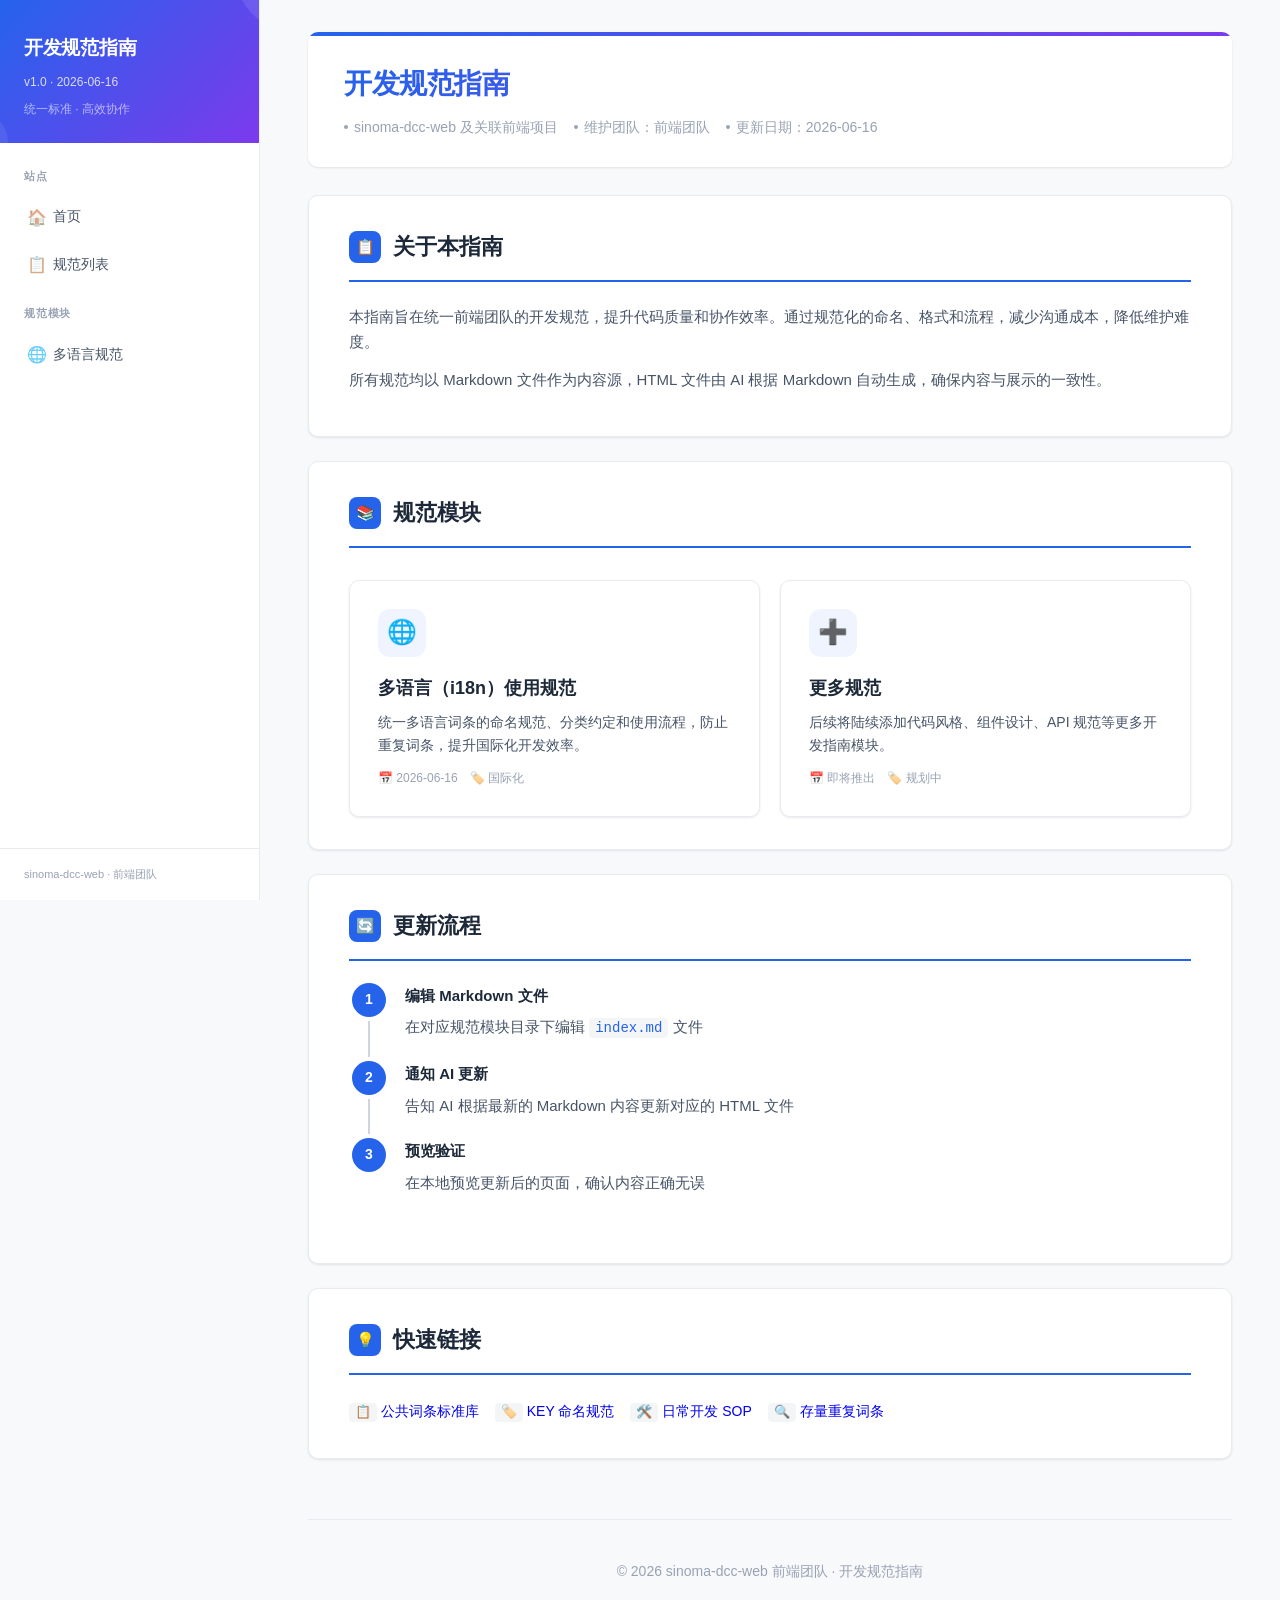
==== index.html @ 853008f9 "feat: 创建静态网站结构，包含首页、规范列表和多语言规范页面 - 创建全局样式文件 assets/css/style.css - 创建全局脚本文件 assets/js/main.js - 创建首页" ====
<!DOCTYPE html>
<html lang="zh-CN">
<head>
<meta charset="UTF-8">
<meta name="viewport" content="width=device-width, initial-scale=1.0">
<title>开发规范指南</title>
<link rel="stylesheet" href="assets/css/style.css">
</head>
<body>

<div class="sidebar-toggle" onclick="toggleSidebar()" aria-label="Toggle menu">&#9776;</div>
<div class="sidebar-overlay" onclick="toggleSidebar()"></div>

<div class="layout">

  <aside class="sidebar">
    <div class="sidebar-header">
      <h1>开发规范指南</h1>
      <div class="version">v1.0 &middot; 2026-06-16</div>
      <div class="tagline">统一标准 · 高效协作</div>
    </div>
    <nav class="sidebar-nav">
      <div class="nav-group">站点</div>
      <a href="index.html" class="active"><span class="icon">🏠</span>首页</a>
      <a href="specs/index.html"><span class="icon">📋</span>规范列表</a>
      <div class="nav-group">规范模块</div>
      <a href="specs/i18n/index.html"><span class="icon">🌐</span>多语言规范</a>
    </nav>
    <div class="sidebar-footer">
      sinoma-dcc-web &middot; 前端团队
    </div>
  </aside>

  <div class="main">
    <div class="content">

      <div class="page-header">
        <h2>开发规范指南</h2>
        <div class="meta">
          <span><span class="dot"></span>sinoma-dcc-web 及关联前端项目</span>
          <span><span class="dot"></span>维护团队：前端团队</span>
          <span><span class="dot"></span>更新日期：2026-06-16</span>
        </div>
      </div>

      <div class="section">
        <h2><span class="num">📋</span>关于本指南</h2>
        <p>本指南旨在统一前端团队的开发规范，提升代码质量和协作效率。通过规范化的命名、格式和流程，减少沟通成本，降低维护难度。</p>
        <p>所有规范均以 Markdown 文件作为内容源，HTML 文件由 AI 根据 Markdown 自动生成，确保内容与展示的一致性。</p>
      </div>

      <div class="section">
        <h2><span class="num">📚</span>规范模块</h2>
        <div class="card-grid">
          <a href="specs/i18n/index.html" class="card-item">
            <div class="card-icon">🌐</div>
            <div class="card-title">多语言（i18n）使用规范</div>
            <div class="card-desc">统一多语言词条的命名规范、分类约定和使用流程，防止重复词条，提升国际化开发效率。</div>
            <div class="card-meta">
              <span>📅 2026-06-16</span>
              <span>🏷️ 国际化</span>
            </div>
          </a>
          <a href="specs/index.html" class="card-item">
            <div class="card-icon">➕</div>
            <div class="card-title">更多规范</div>
            <div class="card-desc">后续将陆续添加代码风格、组件设计、API 规范等更多开发指南模块。</div>
            <div class="card-meta">
              <span>📅 即将推出</span>
              <span>🏷️ 规划中</span>
            </div>
          </a>
        </div>
      </div>

      <div class="section">
        <h2><span class="num">🔄</span>更新流程</h2>
        <div class="flow">
          <div class="flow-step">
            <div class="flow-num"><div class="circle">1</div><div class="line"></div></div>
            <div class="flow-content">
              <div class="title">编辑 Markdown 文件</div>
              <p>在对应规范模块目录下编辑 <code>index.md</code> 文件</p>
            </div>
          </div>
          <div class="flow-step">
            <div class="flow-num"><div class="circle">2</div><div class="line"></div></div>
            <div class="flow-content">
              <div class="title">通知 AI 更新</div>
              <p>告知 AI 根据最新的 Markdown 内容更新对应的 HTML 文件</p>
            </div>
          </div>
          <div class="flow-step">
            <div class="flow-num"><div class="circle">3</div></div>
            <div class="flow-content">
              <div class="title">预览验证</div>
              <p>在本地预览更新后的页面，确认内容正确无误</p>
            </div>
          </div>
        </div>
      </div>

      <div class="section">
        <h2><span class="num">💡</span>快速链接</h2>
        <div class="cat-list">
          <a href="specs/i18n/index.html#s5" style="text-decoration:none;"><span><code>📋</code> 公共词条标准库</span></a>
          <a href="specs/i18n/index.html#s3" style="text-decoration:none;"><span><code>🏷️</code> KEY 命名规范</span></a>
          <a href="specs/i18n/index.html#s6" style="text-decoration:none;"><span><code>🛠️</code> 日常开发 SOP</span></a>
          <a href="specs/i18n/index.html#s8" style="text-decoration:none;"><span><code>🔍</code> 存量重复词条</span></a>
        </div>
      </div>

      <div class="site-footer">
        <p>© 2026 sinoma-dcc-web 前端团队 · 开发规范指南</p>
      </div>

    </div>
  </div>

</div>

<button class="back-top" id="backTop" onclick="window.scrollTo({top:0})" aria-label="Back to top">&#8593;</button>

<script src="assets/js/main.js"></script>
</body>
</html>
---- assets/css/style.css ----
:root {
  --bg: #f8f9fb;
  --card: #fff;
  --border: #e8ecf1;
  --text: #1d2939;
  --text2: #475467;
  --text3: #98a2b3;
  --accent: #2563eb;
  --accent-light: #eff4ff;
  --green: #12b76a;
  --green-light: #ecfdf3;
  --red: #f04438;
  --red-light: #fef3f2;
  --orange: #f79009;
  --orange-light: #fffaeb;
  --purple: #9e77ed;
  --purple-light: #f4ebff;
  --code-bg: #f4f5f7;
  --shadow: 0 1px 3px rgba(0,0,0,.06), 0 1px 2px rgba(0,0,0,.04);
  --radius: 10px;
  --sidebar-w: 260px;
}

* { margin:0; padding:0; box-sizing:border-box; }
html { scroll-behavior: smooth; scroll-padding-top: 24px; }
body {
  font-family: -apple-system, BlinkMacSystemFont, "Segoe UI", "PingFang SC", "Hiragino Sans GB", "Microsoft YaHei", sans-serif;
  background: var(--bg);
  color: var(--text);
  line-height: 1.7;
  -webkit-font-smoothing: antialiased;
}

.layout {
  display: flex;
  min-height: 100vh;
}

.sidebar {
  width: var(--sidebar-w);
  position: fixed;
  top: 0;
  left: 0;
  bottom: 0;
  background: #fff;
  border-right: 1px solid var(--border);
  display: flex;
  flex-direction: column;
  z-index: 100;
  transition: transform .25s ease;
}
.sidebar-header {
  padding: 32px 24px 24px;
  border-bottom: none;
  background: linear-gradient(135deg, #2563eb 0%, #7c3aed 100%);
  color: #fff;
  position: relative;
  overflow: hidden;
}
.sidebar-header::after {
  content: '';
  position: absolute;
  top: -50%;
  right: -30%;
  width: 100px;
  height: 100px;
  border-radius: 50%;
  background: rgba(255,255,255,.1);
}
.sidebar-header::before {
  content: '';
  position: absolute;
  bottom: -20%;
  left: -20%;
  width: 60px;
  height: 60px;
  border-radius: 50%;
  background: rgba(255,255,255,.08);
}
.sidebar-header h1 {
  font-size: 19px;
  font-weight: 700;
  margin-bottom: 8px;
  letter-spacing: -.3px;
  position: relative;
  z-index: 1;
}
.sidebar-header .version {
  font-size: 12px;
  opacity: .8;
  position: relative;
  z-index: 1;
}
.sidebar-header .tagline {
  font-size: 12px;
  opacity: .6;
  margin-top: 6px;
  position: relative;
  z-index: 1;
}
.sidebar-nav {
  flex: 1;
  overflow-y: auto;
  padding: 8px 0;
}
.sidebar-nav::-webkit-scrollbar { width: 4px; }
.sidebar-nav::-webkit-scrollbar-thumb { background: #d0d5dd; border-radius: 4px; }
.sidebar-nav a {
  display: flex;
  align-items: center;
  padding: 10px 24px;
  font-size: 14px;
  color: var(--text2);
  text-decoration: none;
  border-left: 3px solid transparent;
  transition: all .15s ease;
  gap: 8px;
}
.sidebar-nav a:hover {
  color: var(--accent);
  background: var(--accent-light);
}
.sidebar-nav a.active {
  color: var(--accent);
  font-weight: 600;
  border-left-color: var(--accent);
  background: var(--accent-light);
}
.sidebar-nav .nav-group {
  font-size: 11px;
  font-weight: 700;
  text-transform: uppercase;
  letter-spacing: .8px;
  color: var(--text3);
  padding: 16px 24px 8px;
}
.sidebar-nav a.sub {
  padding-left: 40px;
  font-size: 13px;
}
.sidebar-nav .icon {
  font-size: 16px;
  opacity: .6;
  width: 18px;
  text-align: center;
  flex-shrink: 0;
}
.sidebar-footer {
  padding: 16px 24px;
  border-top: 1px solid var(--border);
  font-size: 11px;
  color: var(--text3);
}

.sidebar-toggle {
  display: none;
  position: fixed;
  top: 12px;
  left: 12px;
  z-index: 200;
  width: 40px;
  height: 40px;
  border-radius: 10px;
  background: #fff;
  border: 1px solid var(--border);
  box-shadow: var(--shadow);
  cursor: pointer;
  align-items: center;
  justify-content: center;
  font-size: 20px;
  color: var(--text2);
}
.sidebar-overlay {
  display: none;
  position: fixed;
  inset: 0;
  background: rgba(0,0,0,.3);
  z-index: 90;
}

.main {
  flex: 1;
  margin-left: var(--sidebar-w);
  min-width: 0;
}
.content {
  padding: 32px 48px 60px;
}

.page-header {
  padding: 28px 0 24px;
  margin-bottom: 28px;
  border-bottom: none;
  background: var(--card);
  border-radius: var(--radius);
  padding: 28px 36px;
  box-shadow: var(--shadow);
  position: relative;
  overflow: hidden;
}
.page-header::before {
  content: '';
  position: absolute;
  top: 0;
  left: 0;
  right: 0;
  height: 4px;
  background: linear-gradient(90deg, #2563eb, #7c3aed);
  border-radius: var(--radius) var(--radius) 0 0;
}
.page-header h2 {
  font-size: 28px;
  font-weight: 800;
  letter-spacing: -.5px;
  margin-bottom: 8px;
  background: linear-gradient(135deg, #2563eb, #7c3aed);
  -webkit-background-clip: text;
  -webkit-text-fill-color: transparent;
  background-clip: text;
}
.page-header .meta {
  font-size: 14px;
  color: var(--text3);
  display: flex;
  flex-wrap: wrap;
  gap: 4px 16px;
}
.page-header .meta span {
  display: flex;
  align-items: center;
  gap: 6px;
}
.page-header .meta .dot {
  width: 4px;
  height: 4px;
  border-radius: 50%;
  background: var(--text3);
}
.page-header .actions {
  position: absolute;
  right: 36px;
  top: 50%;
  transform: translateY(-50%);
  display: flex;
  gap: 8px;
}

.section {
  background: var(--card);
  border: 1px solid var(--border);
  border-radius: var(--radius);
  padding: 32px 40px;
  margin-bottom: 24px;
  box-shadow: var(--shadow);
}
.section h2 {
  font-size: 22px;
  font-weight: 700;
  color: var(--text);
  margin-bottom: 22px;
  padding-bottom: 14px;
  border-bottom: 2px solid var(--accent);
  display: flex;
  align-items: center;
  gap: 12px;
}
.section h2 .num {
  display: inline-flex;
  align-items: center;
  justify-content: center;
  width: 32px;
  height: 32px;
  border-radius: 8px;
  background: var(--accent);
  color: #fff;
  font-size: 15px;
  font-weight: 700;
  flex-shrink: 0;
}
.section h3 {
  font-size: 18px;
  font-weight: 600;
  color: var(--text);
  margin: 24px 0 12px;
  padding-left: 12px;
  border-left: 3px solid var(--accent);
}
.section h4 {
  font-size: 15px;
  font-weight: 600;
  color: var(--text2);
  margin: 16px 0 8px;
}
.section p, .section li { font-size: 15px; color: var(--text2); }
.section p { margin-bottom: 12px; }
.section ul, .section ol { padding-left: 20px; margin-bottom: 12px; }
.section li { margin-bottom: 4px; }

pre {
  background: var(--code-bg);
  border: 1px solid var(--border);
  border-radius: 8px;
  padding: 18px 24px;
  font-size: 14px;
  font-family: "SF Mono", "Fira Code", "Cascadia Code", Consolas, monospace;
  line-height: 1.8;
  overflow-x: auto;
  margin-bottom: 16px;
  color: var(--text2);
}
code {
  background: var(--code-bg);
  padding: 2px 6px;
  border-radius: 4px;
  font-size: 14px;
  font-family: "SF Mono", "Fira Code", "Cascadia Code", Consolas, monospace;
  color: var(--accent);
}
pre code { background: none; padding: 0; color: var(--text2); }

.table-wrap { overflow-x: auto; margin-bottom: 16px; }
table {
  width: 100%;
  border-collapse: collapse;
  font-size: 14px;
}
th {
  background: var(--accent-light);
  color: var(--accent);
  font-weight: 600;
  text-align: left;
  padding: 12px 18px;
  white-space: nowrap;
  border-bottom: 2px solid var(--accent);
  font-size: 13px;
  text-transform: uppercase;
  letter-spacing: .3px;
}
td {
  padding: 11px 18px;
  border-bottom: 1px solid var(--border);
  color: var(--text2);
  vertical-align: top;
}
tr:last-child td { border-bottom: none; }
tr:hover td { background: #f8fafc; }
td code { font-size: 13px; }

.callout {
  border-radius: 8px;
  padding: 16px 20px;
  margin-bottom: 16px;
  font-size: 14px;
  display: flex;
  gap: 12px;
  align-items: flex-start;
}
.callout-icon { font-size: 18px; flex-shrink: 0; line-height: 1.7; }
.callout-blue { background: var(--accent-light); color: var(--accent); border: 1px solid #bfdbfe; }
.callout-green { background: var(--green-light); color: #054f31; border: 1px solid #a7f3d0; }
.callout-red { background: var(--red-light); color: #7a271a; border: 1px solid #fecaca; }
.callout-orange { background: var(--orange-light); color: #7a2e0e; border: 1px solid #fed7aa; }
.callout-purple { background: var(--purple-light); color: #4a1d96; border: 1px solid #d6bbfb; }

.badge {
  display: inline-flex;
  align-items: center;
  font-size: 12px;
  font-weight: 600;
  padding: 3px 10px;
  border-radius: 4px;
  vertical-align: middle;
}
.badge-blue { background: var(--accent-light); color: var(--accent); }
.badge-green { background: var(--green-light); color: var(--green); }
.badge-red { background: var(--red-light); color: var(--red); }
.badge-orange { background: var(--orange-light); color: var(--orange); }

.example {
  display: flex;
  gap: 16px;
  margin-bottom: 12px;
}
.example-col {
  flex: 1;
  min-width: 0;
}
.example-label {
  font-size: 12px;
  font-weight: 700;
  text-transform: uppercase;
  letter-spacing: .5px;
  margin-bottom: 6px;
}
.example-label.good { color: var(--green); }
.example-label.bad { color: var(--red); }
.example pre { margin-bottom: 0; }

.flow {
  display: flex;
  flex-direction: column;
  gap: 0;
  margin-bottom: 16px;
}
.flow-step {
  display: flex;
  align-items: stretch;
  gap: 16px;
}
.flow-num {
  width: 40px;
  display: flex;
  flex-direction: column;
  align-items: center;
  flex-shrink: 0;
}
.flow-num .circle {
  width: 34px;
  height: 34px;
  border-radius: 50%;
  background: var(--accent);
  color: #fff;
  font-size: 14px;
  font-weight: 700;
  display: flex;
  align-items: center;
  justify-content: center;
  flex-shrink: 0;
}
.flow-num .line {
  flex: 1;
  width: 2px;
  background: #d0d5dd;
  margin: 4px 0;
}
.flow-content {
  flex: 1;
  padding-bottom: 20px;
}
.flow-content .title {
  font-size: 15px;
  font-weight: 600;
  color: var(--text);
  margin-bottom: 6px;
}
.flow-content p { margin-bottom: 0; }

.faq-item {
  border: 1px solid var(--border);
  border-radius: 8px;
  margin-bottom: 10px;
  overflow: hidden;
}
.faq-q {
  padding: 12px 16px;
  font-size: 15px;
  font-weight: 600;
  color: var(--text);
  background: #f8fafc;
  cursor: default;
  display: flex;
  gap: 8px;
}
.faq-q .q-mark {
  color: var(--accent);
  font-weight: 700;
  flex-shrink: 0;
  line-height: 1;
}
.faq-a {
  padding: 12px 16px 12px 36px;
  font-size: 14px;
  color: var(--text2);
  border-top: 1px solid var(--border);
}

.phase-tag {
  display: inline-block;
  font-size: 13px;
  font-weight: 600;
  padding: 3px 10px;
  border-radius: 4px;
}
.phase-now { background: var(--green-light); color: var(--green); }
.phase-soon { background: var(--orange-light); color: var(--orange); }
.phase-future { background: var(--purple-light); color: var(--purple); }

.arch {
  background: var(--code-bg);
  border: 1px solid var(--border);
  border-radius: 8px;
  padding: 24px;
  margin-bottom: 16px;
  text-align: center;
}
.arch-row {
  display: flex;
  align-items: center;
  justify-content: center;
  gap: 16px;
  margin-bottom: 8px;
}
.arch-box {
  background: var(--card);
  border: 2px solid var(--accent);
  border-radius: 8px;
  padding: 14px 32px;
  font-size: 15px;
  font-weight: 600;
  color: var(--accent);
  min-width: 160px;
}
.arch-detail {
  background: var(--card);
  border: 1px solid var(--border);
  border-radius: 6px;
  padding: 10px 20px;
  font-size: 13px;
  color: var(--text3);
}
.arch-arrow { color: var(--text3); font-size: 20px; }
.arch-label {
  font-size: 13px;
  color: var(--text3);
  background: var(--accent-light);
  padding: 2px 8px;
  border-radius: 4px;
}

.cat-list {
  display: flex;
  flex-wrap: wrap;
  gap: 6px 16px;
  margin-top: 12px;
  font-size: 14px;
  color: var(--text2);
  line-height: 2;
}
.cat-list code {
  font-size: 13px;
  color: var(--accent);
}

.decision {
  background: var(--code-bg);
  border: 1px solid var(--border);
  border-radius: 8px;
  padding: 20px 24px;
  margin-bottom: 16px;
  font-size: 15px;
}
.decision-row {
  display: flex;
  align-items: baseline;
  gap: 8px;
  margin-bottom: 6px;
}
.decision-if { color: var(--accent); font-weight: 600; white-space: nowrap; }
.decision-key {
  font-family: "SF Mono", "Fira Code", Consolas, monospace;
  font-size: 14px;
  background: var(--card);
  padding: 2px 8px;
  border-radius: 4px;
  border: 1px solid var(--border);
}

.back-top {
  position: fixed;
  right: 24px;
  bottom: 24px;
  width: 40px;
  height: 40px;
  border-radius: 50%;
  background: var(--accent);
  color: #fff;
  border: none;
  cursor: pointer;
  box-shadow: 0 2px 12px rgba(37,99,235,.3);
  display: flex;
  align-items: center;
  justify-content: center;
  font-size: 18px;
  opacity: 0;
  transform: translateY(10px);
  transition: all .2s ease;
  z-index: 50;
}
.back-top.visible { opacity: 1; transform: translateY(0); }
.back-top:hover { background: #1d4ed8; }

.card-grid {
  display: grid;
  grid-template-columns: repeat(auto-fit, minmax(280px, 1fr));
  gap: 20px;
  margin-top: 32px;
}
.card-item {
  background: var(--card);
  border: 1px solid var(--border);
  border-radius: var(--radius);
  padding: 28px;
  box-shadow: var(--shadow);
  transition: all .2s ease;
  text-decoration: none;
  color: inherit;
}
.card-item:hover {
  transform: translateY(-2px);
  box-shadow: 0 4px 12px rgba(0,0,0,.1);
  border-color: var(--accent);
}
.card-item .card-icon {
  width: 48px;
  height: 48px;
  border-radius: 12px;
  background: var(--accent-light);
  display: flex;
  align-items: center;
  justify-content: center;
  font-size: 24px;
  margin-bottom: 16px;
}
.card-item .card-title {
  font-size: 18px;
  font-weight: 700;
  color: var(--text);
  margin-bottom: 8px;
}
.card-item .card-desc {
  font-size: 14px;
  color: var(--text2);
  margin-bottom: 12px;
  line-height: 1.6;
}
.card-item .card-meta {
  display: flex;
  gap: 12px;
  font-size: 12px;
  color: var(--text3);
}
.card-item .card-meta span {
  display: flex;
  align-items: center;
  gap: 4px;
}

.site-footer {
  padding: 40px 0;
  margin-top: 60px;
  border-top: 1px solid var(--border);
  text-align: center;
}
.site-footer p {
  font-size: 14px;
  color: var(--text3);
}

@media (max-width: 900px) {
  .sidebar { transform: translateX(-100%); }
  .sidebar.open { transform: translateX(0); }
  .sidebar-overlay.open { display: block; }
  .sidebar-toggle { display: flex; }
  .main { margin-left: 0; }
  .content { padding: 24px 20px 60px; padding-top: 60px; }
  .card-grid { grid-template-columns: 1fr; }
}
@media (max-width: 640px) {
  .section { padding: 20px 16px; }
  .page-header h2 { font-size: 26px; }
  .example { flex-direction: column; }
}
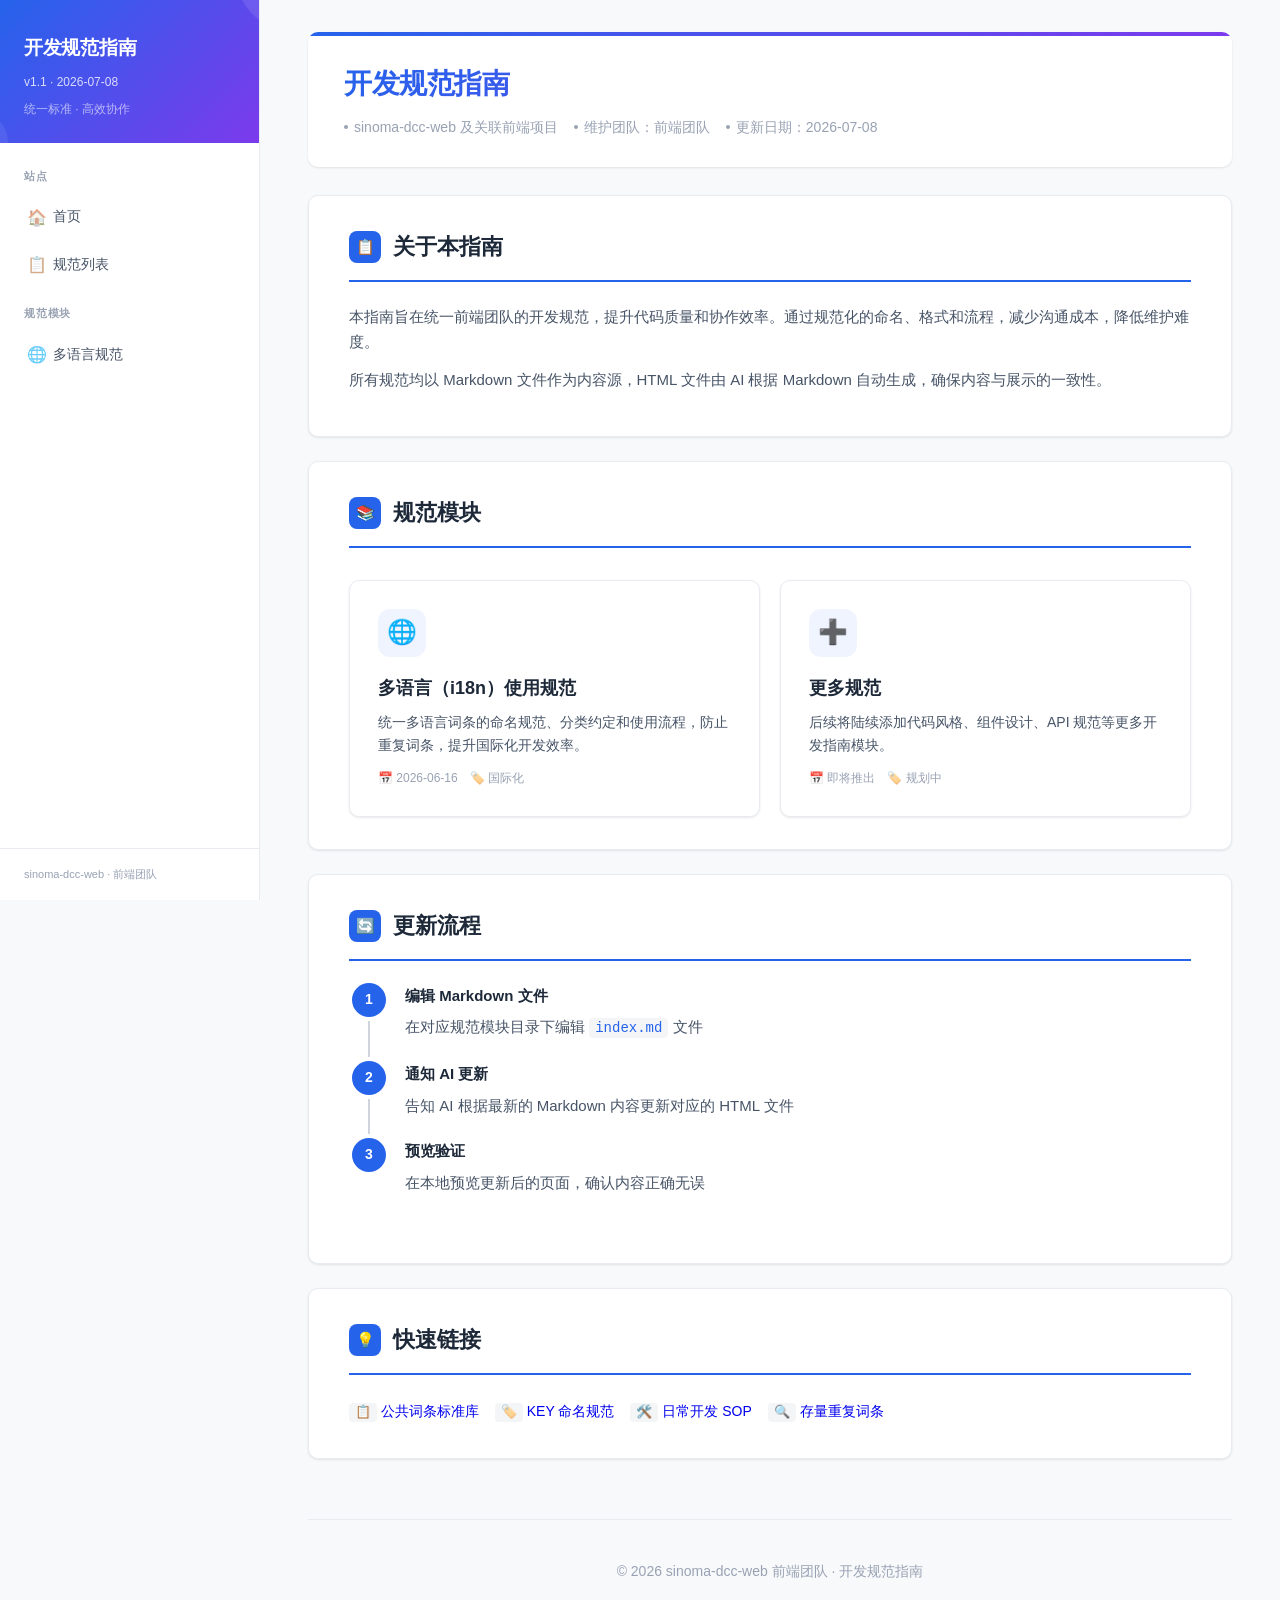
==== commit 3e590b32: "refactor: 清理重复文件并建立维护体系 - 删除根目录下重复的多语言规范文件 - 新增 CHANGELOG.md 变更日志文件 - 更新首页版本号至 v1.1 - 明确规范内容统一存放在 sp" ====
--- a/index.html
+++ b/index.html
@@ -16,7 +16,7 @@
   <aside class="sidebar">
     <div class="sidebar-header">
       <h1>开发规范指南</h1>
-      <div class="version">v1.0 &middot; 2026-06-16</div>
+      <div class="version">v1.1 &middot; 2026-07-08</div>
       <div class="tagline">统一标准 · 高效协作</div>
     </div>
     <nav class="sidebar-nav">
@@ -39,7 +39,7 @@
         <div class="meta">
           <span><span class="dot"></span>sinoma-dcc-web 及关联前端项目</span>
           <span><span class="dot"></span>维护团队：前端团队</span>
-          <span><span class="dot"></span>更新日期：2026-06-16</span>
+          <span><span class="dot"></span>更新日期：2026-07-08</span>
         </div>
       </div>
 
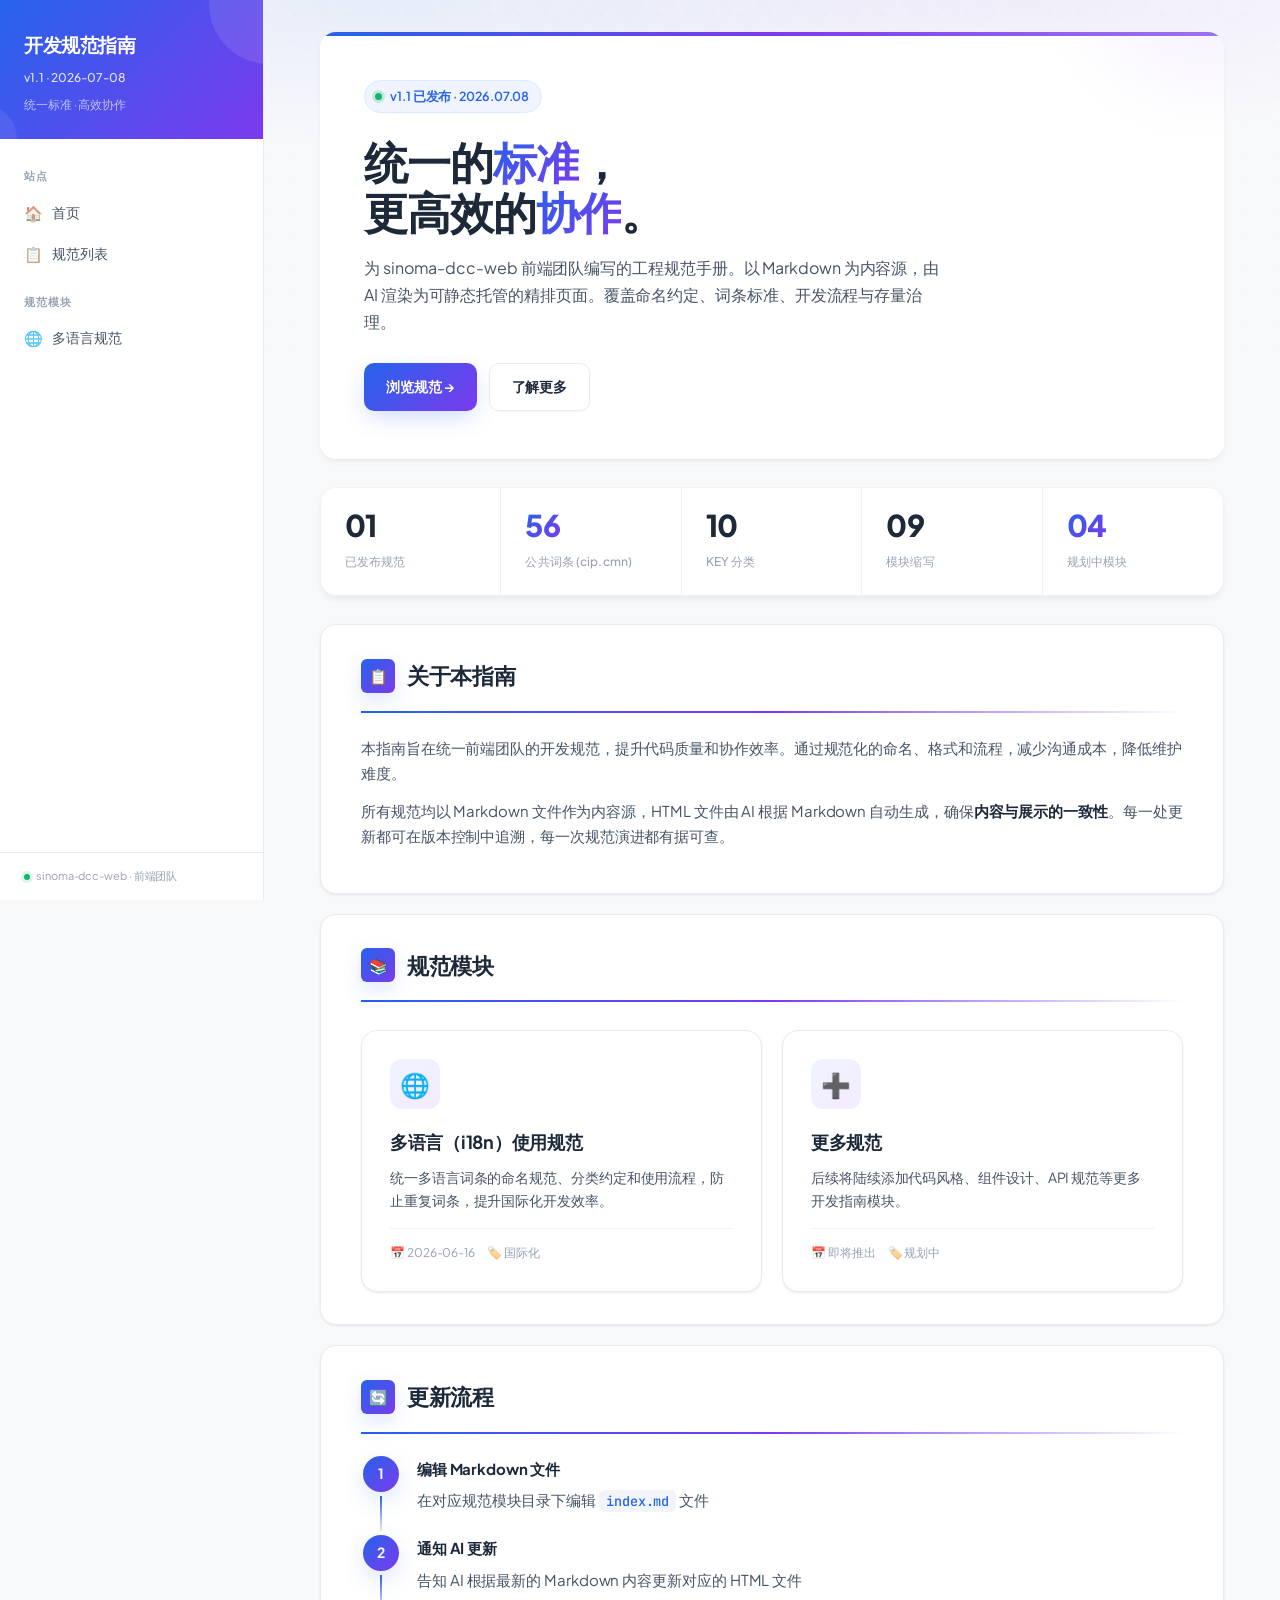
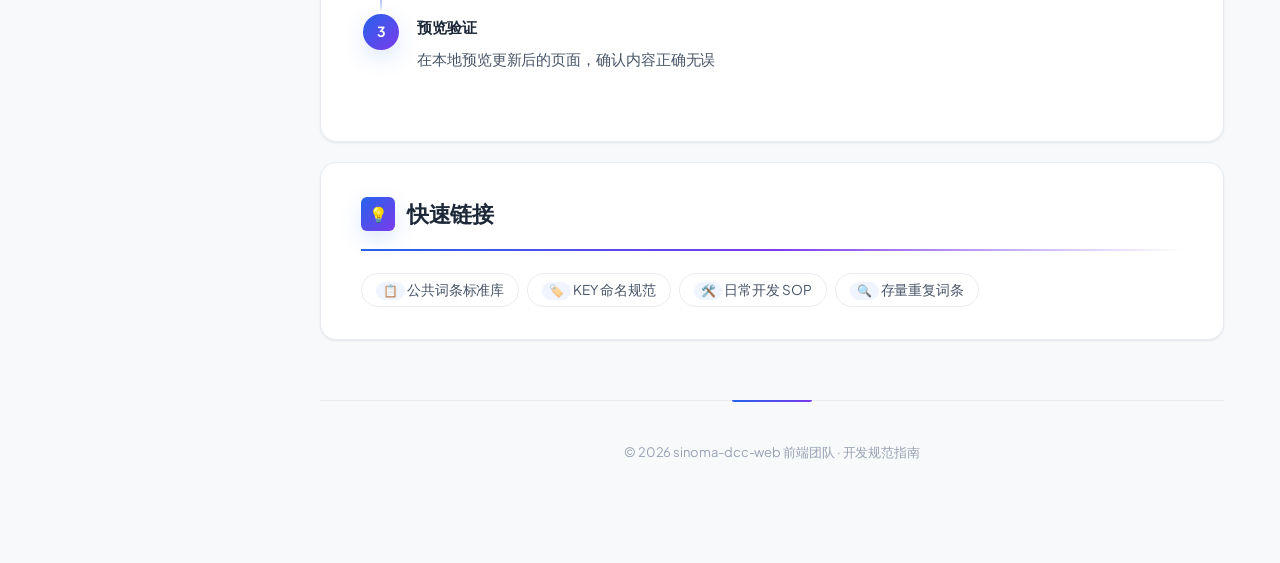
==== commit 16d1f252: "feat: 精致优化样式系统并建立项目级 RULE 与 skill - 升级字体为 Plus Jakarta Sans + JetBrains Mono - 首页新增英雄区与统计带 - 阴影系统升级为" ====
--- a/index.html
+++ b/index.html
@@ -34,22 +34,49 @@
   <div class="main">
     <div class="content">
 
-      <div class="page-header">
-        <h2>开发规范指南</h2>
-        <div class="meta">
-          <span><span class="dot"></span>sinoma-dcc-web 及关联前端项目</span>
-          <span><span class="dot"></span>维护团队：前端团队</span>
-          <span><span class="dot"></span>更新日期：2026-07-08</span>
+      <section class="hero">
+        <div class="hero-eyebrow">
+          <span class="dot"></span>
+          v1.1 已发布 · 2026.07.08
+        </div>
+        <h1>统一的<span class="grad">标准</span>，<br>更高效的<span class="grad">协作</span>。</h1>
+        <p>为 sinoma-dcc-web 前端团队编写的工程规范手册。以 Markdown 为内容源，由 AI 渲染为可静态托管的精排页面。覆盖命名约定、词条标准、开发流程与存量治理。</p>
+        <div class="hero-actions">
+          <a href="specs/i18n/index.html" class="btn btn-primary">浏览规范 →</a>
+          <a href="#about" class="btn btn-ghost">了解更多</a>
+        </div>
+      </section>
+
+      <div class="stats-strip">
+        <div class="stat-cell">
+          <span class="stat-num">01</span>
+          <span class="stat-label">已发布规范</span>
+        </div>
+        <div class="stat-cell">
+          <span class="stat-num"><span class="grad">56</span></span>
+          <span class="stat-label">公共词条 (cip.cmn)</span>
+        </div>
+        <div class="stat-cell">
+          <span class="stat-num">10</span>
+          <span class="stat-label">KEY 分类</span>
+        </div>
+        <div class="stat-cell">
+          <span class="stat-num">09</span>
+          <span class="stat-label">模块缩写</span>
+        </div>
+        <div class="stat-cell">
+          <span class="stat-num"><span class="grad">04</span></span>
+          <span class="stat-label">规划中模块</span>
         </div>
       </div>
 
-      <div class="section">
+      <div class="section reveal" id="about">
         <h2><span class="num">📋</span>关于本指南</h2>
         <p>本指南旨在统一前端团队的开发规范，提升代码质量和协作效率。通过规范化的命名、格式和流程，减少沟通成本，降低维护难度。</p>
-        <p>所有规范均以 Markdown 文件作为内容源，HTML 文件由 AI 根据 Markdown 自动生成，确保内容与展示的一致性。</p>
+        <p>所有规范均以 Markdown 文件作为内容源，HTML 文件由 AI 根据 Markdown 自动生成，确保<strong>内容与展示的一致性</strong>。每一处更新都可在版本控制中追溯，每一次规范演进都有据可查。</p>
       </div>
 
-      <div class="section">
+      <div class="section reveal">
         <h2><span class="num">📚</span>规范模块</h2>
         <div class="card-grid">
           <a href="specs/i18n/index.html" class="card-item">
@@ -73,7 +100,7 @@
         </div>
       </div>
 
-      <div class="section">
+      <div class="section reveal">
         <h2><span class="num">🔄</span>更新流程</h2>
         <div class="flow">
           <div class="flow-step">
@@ -100,7 +127,7 @@
         </div>
       </div>
 
-      <div class="section">
+      <div class="section reveal">
         <h2><span class="num">💡</span>快速链接</h2>
         <div class="cat-list">
           <a href="specs/i18n/index.html#s5" style="text-decoration:none;"><span><code>📋</code> 公共词条标准库</span></a>
--- a/assets/css/style.css
+++ b/assets/css/style.css
@@ -1,12 +1,23 @@
+/* ==========================================================================
+   开发规范指南 · 精致优化版
+   保持清爽亮色蓝紫渐变基调，提升字体、阴影、间距、微交互
+   ========================================================================== */
+
+@import url('https://fonts.googleapis.com/css2?family=Plus+Jakarta+Sans:wght@400;500;600;700;800&family=JetBrains+Mono:wght@400;500;600&display=swap');
+
 :root {
   --bg: #f8f9fb;
+  --bg-soft: #f1f3f7;
   --card: #fff;
   --border: #e8ecf1;
+  --border-soft: #f0f2f6;
   --text: #1d2939;
   --text2: #475467;
   --text3: #98a2b3;
   --accent: #2563eb;
+  --accent-2: #7c3aed;
   --accent-light: #eff4ff;
+  --accent-tint: #dbeafe;
   --green: #12b76a;
   --green-light: #ecfdf3;
   --red: #f04438;
@@ -15,27 +26,88 @@
   --orange-light: #fffaeb;
   --purple: #9e77ed;
   --purple-light: #f4ebff;
-  --code-bg: #f4f5f7;
-  --shadow: 0 1px 3px rgba(0,0,0,.06), 0 1px 2px rgba(0,0,0,.04);
-  --radius: 10px;
-  --sidebar-w: 260px;
+  --code-bg: #1e293b;
+  --code-fg: #e2e8f0;
+  --code-inline-bg: #f1f5f9;
+
+  /* 阴影系统（4 层精致）*/
+  --shadow-xs: 0 1px 2px rgba(15, 23, 42, 0.04);
+  --shadow-sm: 0 1px 3px rgba(15, 23, 42, 0.06), 0 1px 2px rgba(15, 23, 42, 0.04);
+  --shadow: 0 4px 6px -1px rgba(15, 23, 42, 0.06), 0 2px 4px -2px rgba(15, 23, 42, 0.04);
+  --shadow-md: 0 10px 15px -3px rgba(15, 23, 42, 0.08), 0 4px 6px -4px rgba(15, 23, 42, 0.04);
+  --shadow-lg: 0 20px 25px -5px rgba(15, 23, 42, 0.1), 0 8px 10px -6px rgba(15, 23, 42, 0.04);
+  --shadow-accent: 0 8px 24px -4px rgba(37, 99, 235, 0.25);
+  --shadow-purple: 0 8px 24px -4px rgba(124, 58, 237, 0.2);
+
+  /* 圆角分级 */
+  --r-sm: 6px;
+  --r: 10px;
+  --r-md: 12px;
+  --r-lg: 16px;
+  --radius: var(--r);
+  --sidebar-w: 264px;
+
+  /* 字体 */
+  --font: 'Plus Jakarta Sans', -apple-system, BlinkMacSystemFont, "Segoe UI", "PingFang SC", "Hiragino Sans GB", "Microsoft YaHei", sans-serif;
+  --font-mono: 'JetBrains Mono', "SF Mono", "Fira Code", Consolas, monospace;
 }
 
 * { margin:0; padding:0; box-sizing:border-box; }
 html { scroll-behavior: smooth; scroll-padding-top: 24px; }
 body {
-  font-family: -apple-system, BlinkMacSystemFont, "Segoe UI", "PingFang SC", "Hiragino Sans GB", "Microsoft YaHei", sans-serif;
+  font-family: var(--font);
   background: var(--bg);
   color: var(--text);
   line-height: 1.7;
   -webkit-font-smoothing: antialiased;
+  -moz-osx-font-smoothing: grayscale;
+  letter-spacing: -0.005em;
+  position: relative;
+  overflow-x: hidden;
+}
+
+/* 顶部柔和渐变光晕 */
+body::before {
+  content: '';
+  position: fixed;
+  top: 0;
+  left: 0;
+  right: 0;
+  height: 420px;
+  background:
+    radial-gradient(ellipse 70% 50% at 30% 0%, rgba(37, 99, 235, 0.08) 0%, transparent 70%),
+    radial-gradient(ellipse 60% 45% at 80% 0%, rgba(124, 58, 237, 0.06) 0%, transparent 70%);
+  pointer-events: none;
+  z-index: 0;
+}
+
+/* 极淡网格点装饰 */
+body::after {
+  content: '';
+  position: fixed;
+  top: 0;
+  left: 0;
+  right: 0;
+  height: 420px;
+  background-image: radial-gradient(circle, rgba(15, 23, 42, 0.04) 1px, transparent 1px);
+  background-size: 28px 28px;
+  pointer-events: none;
+  z-index: 0;
+  mask-image: linear-gradient(to bottom, black, transparent);
+  -webkit-mask-image: linear-gradient(to bottom, black, transparent);
+  opacity: 0.6;
 }
 
 .layout {
   display: flex;
   min-height: 100vh;
-}
-
+  position: relative;
+  z-index: 1;
+}
+
+/* ==========================================================================
+   侧边栏
+   ========================================================================== */
 .sidebar {
   width: var(--sidebar-w);
   position: fixed;
@@ -47,10 +119,11 @@
   display: flex;
   flex-direction: column;
   z-index: 100;
-  transition: transform .25s ease;
-}
+  transition: transform .3s cubic-bezier(.4,0,.2,1);
+}
+
 .sidebar-header {
-  padding: 32px 24px 24px;
+  padding: 28px 24px 24px;
   border-bottom: none;
   background: linear-gradient(135deg, #2563eb 0%, #7c3aed 100%);
   color: #fff;
@@ -60,20 +133,20 @@
 .sidebar-header::after {
   content: '';
   position: absolute;
-  top: -50%;
-  right: -30%;
-  width: 100px;
-  height: 100px;
+  top: -40%;
+  right: -25%;
+  width: 120px;
+  height: 120px;
   border-radius: 50%;
   background: rgba(255,255,255,.1);
 }
 .sidebar-header::before {
   content: '';
   position: absolute;
-  bottom: -20%;
+  bottom: -25%;
   left: -20%;
-  width: 60px;
-  height: 60px;
+  width: 70px;
+  height: 70px;
   border-radius: 50%;
   background: rgba(255,255,255,.08);
 }
@@ -81,40 +154,51 @@
   font-size: 19px;
   font-weight: 700;
   margin-bottom: 8px;
-  letter-spacing: -.3px;
+  letter-spacing: -.02em;
   position: relative;
   z-index: 1;
 }
 .sidebar-header .version {
   font-size: 12px;
-  opacity: .8;
+  opacity: .85;
   position: relative;
   z-index: 1;
+  font-weight: 500;
 }
 .sidebar-header .tagline {
   font-size: 12px;
-  opacity: .6;
+  opacity: .65;
   margin-top: 6px;
   position: relative;
   z-index: 1;
 }
+
 .sidebar-nav {
   flex: 1;
   overflow-y: auto;
-  padding: 8px 0;
+  padding: 10px 12px;
 }
 .sidebar-nav::-webkit-scrollbar { width: 4px; }
 .sidebar-nav::-webkit-scrollbar-thumb { background: #d0d5dd; border-radius: 4px; }
+.sidebar-nav .nav-group {
+  font-size: 11px;
+  font-weight: 700;
+  text-transform: uppercase;
+  letter-spacing: .08em;
+  color: var(--text3);
+  padding: 18px 12px 6px;
+}
 .sidebar-nav a {
   display: flex;
   align-items: center;
-  padding: 10px 24px;
+  padding: 8px 12px;
   font-size: 14px;
   color: var(--text2);
   text-decoration: none;
-  border-left: 3px solid transparent;
+  border-radius: var(--r-sm);
   transition: all .15s ease;
-  gap: 8px;
+  gap: 10px;
+  font-weight: 500;
 }
 .sidebar-nav a:hover {
   color: var(--accent);
@@ -123,33 +207,49 @@
 .sidebar-nav a.active {
   color: var(--accent);
   font-weight: 600;
-  border-left-color: var(--accent);
   background: var(--accent-light);
-}
-.sidebar-nav .nav-group {
-  font-size: 11px;
-  font-weight: 700;
-  text-transform: uppercase;
-  letter-spacing: .8px;
+  box-shadow: var(--shadow-xs);
+}
+.sidebar-nav a.active::before {
+  content: '';
+  position: absolute;
+  left: -12px;
+  top: 50%;
+  transform: translateY(-50%);
+  width: 3px;
+  height: 18px;
+  background: linear-gradient(180deg, var(--accent), var(--accent-2));
+  border-radius: 0 2px 2px 0;
+}
+.sidebar-nav a { position: relative; }
+.sidebar-nav a.sub {
+  padding-left: 32px;
+  font-size: 13px;
   color: var(--text3);
-  padding: 16px 24px 8px;
-}
-.sidebar-nav a.sub {
-  padding-left: 40px;
-  font-size: 13px;
 }
 .sidebar-nav .icon {
-  font-size: 16px;
-  opacity: .6;
+  font-size: 15px;
+  opacity: .7;
   width: 18px;
   text-align: center;
   flex-shrink: 0;
 }
 .sidebar-footer {
-  padding: 16px 24px;
+  padding: 14px 24px;
   border-top: 1px solid var(--border);
   font-size: 11px;
   color: var(--text3);
+  display: flex;
+  align-items: center;
+  gap: 6px;
+}
+.sidebar-footer::before {
+  content: '';
+  width: 6px;
+  height: 6px;
+  background: var(--green);
+  border-radius: 50%;
+  box-shadow: 0 0 0 3px rgba(18, 183, 106, 0.15);
 }
 
 .sidebar-toggle {
@@ -160,7 +260,7 @@
   z-index: 200;
   width: 40px;
   height: 40px;
-  border-radius: 10px;
+  border-radius: var(--r);
   background: #fff;
   border: 1px solid var(--border);
   box-shadow: var(--shadow);
@@ -174,25 +274,199 @@
   display: none;
   position: fixed;
   inset: 0;
-  background: rgba(0,0,0,.3);
+  background: rgba(15, 23, 42, .35);
   z-index: 90;
-}
-
+  backdrop-filter: blur(2px);
+}
+
+/* ==========================================================================
+   主内容区
+   ========================================================================== */
 .main {
   flex: 1;
   margin-left: var(--sidebar-w);
   min-width: 0;
+  display: flex;
+  justify-content: center;
 }
 .content {
-  padding: 32px 48px 60px;
-}
-
+  padding: 32px 56px 60px;
+  width: 100%;
+  max-width: 1180px;
+}
+
+/* ==========================================================================
+   英雄区（首页专用）
+   ========================================================================== */
+.hero {
+  background: var(--card);
+  border-radius: var(--r-lg);
+  padding: 48px 44px;
+  margin-bottom: 28px;
+  box-shadow: var(--shadow);
+  position: relative;
+  overflow: hidden;
+}
+.hero::before {
+  content: '';
+  position: absolute;
+  top: 0;
+  left: 0;
+  right: 0;
+  height: 4px;
+  background: linear-gradient(90deg, #2563eb, #7c3aed, #9e77ed);
+}
+.hero::after {
+  content: '';
+  position: absolute;
+  top: -60%;
+  right: -20%;
+  width: 400px;
+  height: 400px;
+  background: radial-gradient(circle, rgba(124, 58, 237, 0.08) 0%, transparent 60%);
+  pointer-events: none;
+}
+.hero-eyebrow {
+  display: inline-flex;
+  align-items: center;
+  gap: 8px;
+  padding: 5px 12px 5px 10px;
+  background: var(--accent-light);
+  border: 1px solid var(--accent-tint);
+  border-radius: 100px;
+  font-size: 12.5px;
+  font-weight: 600;
+  color: var(--accent);
+  margin-bottom: 24px;
+}
+.hero-eyebrow .dot {
+  width: 7px;
+  height: 7px;
+  background: var(--green);
+  border-radius: 50%;
+  box-shadow: 0 0 0 3px rgba(18, 183, 106, 0.2);
+  animation: pulse 2.4s ease-in-out infinite;
+}
+@keyframes pulse {
+  0%, 100% { box-shadow: 0 0 0 3px rgba(18, 183, 106, 0.2); }
+  50% { box-shadow: 0 0 0 6px rgba(18, 183, 106, 0.1); }
+}
+.hero h1 {
+  font-size: 44px;
+  font-weight: 800;
+  line-height: 1.12;
+  letter-spacing: -.025em;
+  margin-bottom: 18px;
+  position: relative;
+  z-index: 1;
+}
+.hero h1 .grad {
+  background: linear-gradient(135deg, #2563eb 0%, #7c3aed 100%);
+  -webkit-background-clip: text;
+  -webkit-text-fill-color: transparent;
+  background-clip: text;
+}
+.hero p {
+  font-size: 16px;
+  color: var(--text2);
+  line-height: 1.7;
+  max-width: 580px;
+  margin-bottom: 28px;
+  position: relative;
+  z-index: 1;
+}
+.hero-actions {
+  display: flex;
+  gap: 12px;
+  flex-wrap: wrap;
+  position: relative;
+  z-index: 1;
+}
+.btn {
+  display: inline-flex;
+  align-items: center;
+  gap: 8px;
+  padding: 11px 22px;
+  border-radius: var(--r);
+  font-size: 14px;
+  font-weight: 600;
+  text-decoration: none;
+  border: none;
+  cursor: pointer;
+  transition: all .2s ease;
+}
+.btn-primary {
+  background: linear-gradient(135deg, #2563eb 0%, #7c3aed 100%);
+  color: #fff;
+  box-shadow: var(--shadow-accent);
+}
+.btn-primary:hover {
+  transform: translateY(-2px);
+  box-shadow: 0 12px 28px -4px rgba(37, 99, 235, 0.35);
+}
+.btn-ghost {
+  background: var(--card);
+  color: var(--text);
+  border: 1px solid var(--border);
+  box-shadow: var(--shadow-xs);
+}
+.btn-ghost:hover {
+  border-color: var(--accent);
+  color: var(--accent);
+  transform: translateY(-2px);
+}
+
+/* ==========================================================================
+   统计带
+   ========================================================================== */
+.stats-strip {
+  display: grid;
+  grid-template-columns: repeat(auto-fit, minmax(150px, 1fr));
+  margin-bottom: 28px;
+  background: var(--card);
+  border-radius: var(--r-lg);
+  overflow: hidden;
+  box-shadow: var(--shadow);
+  border: 1px solid var(--border-soft);
+}
+.stat-cell {
+  padding: 22px 24px;
+  border-right: 1px solid var(--border-soft);
+  position: relative;
+  transition: background .15s ease;
+}
+.stat-cell:hover { background: var(--bg-soft); }
+.stat-cell:last-child { border-right: none; }
+.stat-num {
+  font-size: 30px;
+  font-weight: 800;
+  line-height: 1;
+  letter-spacing: -.02em;
+  display: block;
+  margin-bottom: 6px;
+}
+.stat-num .grad {
+  background: linear-gradient(135deg, #2563eb 0%, #7c3aed 100%);
+  -webkit-background-clip: text;
+  -webkit-text-fill-color: transparent;
+  background-clip: text;
+}
+.stat-label {
+  font-size: 12px;
+  color: var(--text3);
+  font-weight: 500;
+  letter-spacing: .01em;
+}
+
+/* ==========================================================================
+   页面头部
+   ========================================================================== */
 .page-header {
   padding: 28px 0 24px;
   margin-bottom: 28px;
   border-bottom: none;
   background: var(--card);
-  border-radius: var(--radius);
+  border-radius: var(--r-lg);
   padding: 28px 36px;
   box-shadow: var(--shadow);
   position: relative;
@@ -206,13 +480,13 @@
   right: 0;
   height: 4px;
   background: linear-gradient(90deg, #2563eb, #7c3aed);
-  border-radius: var(--radius) var(--radius) 0 0;
+  border-radius: var(--r-lg) var(--r-lg) 0 0;
 }
 .page-header h2 {
   font-size: 28px;
   font-weight: 800;
-  letter-spacing: -.5px;
-  margin-bottom: 8px;
+  letter-spacing: -.02em;
+  margin-bottom: 10px;
   background: linear-gradient(135deg, #2563eb, #7c3aed);
   -webkit-background-clip: text;
   -webkit-text-fill-color: transparent;
@@ -245,130 +519,164 @@
   gap: 8px;
 }
 
+/* ==========================================================================
+   Section
+   ========================================================================== */
 .section {
   background: var(--card);
   border: 1px solid var(--border);
-  border-radius: var(--radius);
+  border-radius: var(--r-lg);
   padding: 32px 40px;
-  margin-bottom: 24px;
+  margin-bottom: 20px;
+  box-shadow: var(--shadow-sm);
+  transition: box-shadow .2s ease, border-color .2s ease;
+}
+.section:hover {
   box-shadow: var(--shadow);
+  border-color: var(--border);
 }
 .section h2 {
   font-size: 22px;
   font-weight: 700;
   color: var(--text);
   margin-bottom: 22px;
-  padding-bottom: 14px;
-  border-bottom: 2px solid var(--accent);
+  padding-bottom: 16px;
+  border-bottom: 2px solid;
+  border-image: linear-gradient(90deg, var(--accent), var(--accent-2), transparent) 1;
   display: flex;
   align-items: center;
   gap: 12px;
+  letter-spacing: -.015em;
 }
 .section h2 .num {
   display: inline-flex;
   align-items: center;
   justify-content: center;
-  width: 32px;
-  height: 32px;
-  border-radius: 8px;
-  background: var(--accent);
+  width: 34px;
+  height: 34px;
+  border-radius: var(--r-sm);
+  background: linear-gradient(135deg, #2563eb 0%, #7c3aed 100%);
   color: #fff;
   font-size: 15px;
   font-weight: 700;
   flex-shrink: 0;
+  box-shadow: var(--shadow-accent);
 }
 .section h3 {
   font-size: 18px;
-  font-weight: 600;
+  font-weight: 700;
   color: var(--text);
   margin: 24px 0 12px;
-  padding-left: 12px;
-  border-left: 3px solid var(--accent);
+  padding-left: 14px;
+  border-left: 3px solid;
+  border-image: linear-gradient(180deg, var(--accent), var(--accent-2)) 1;
+  letter-spacing: -.01em;
 }
 .section h4 {
-  font-size: 15px;
-  font-weight: 600;
-  color: var(--text2);
-  margin: 16px 0 8px;
+  font-size: 14px;
+  font-weight: 700;
+  color: var(--accent);
+  margin: 18px 0 8px;
+  text-transform: uppercase;
+  letter-spacing: .04em;
 }
 .section p, .section li { font-size: 15px; color: var(--text2); }
 .section p { margin-bottom: 12px; }
-.section ul, .section ol { padding-left: 20px; margin-bottom: 12px; }
-.section li { margin-bottom: 4px; }
-
+.section strong { color: var(--text); font-weight: 600; }
+.section ul, .section ol { padding-left: 22px; margin-bottom: 12px; }
+.section li { margin-bottom: 5px; }
+.section li::marker { color: var(--accent); }
+
+/* ==========================================================================
+   代码块 —— 深色终端
+   ========================================================================== */
 pre {
   background: var(--code-bg);
-  border: 1px solid var(--border);
-  border-radius: 8px;
-  padding: 18px 24px;
-  font-size: 14px;
-  font-family: "SF Mono", "Fira Code", "Cascadia Code", Consolas, monospace;
+  border: 1px solid #334155;
+  border-radius: var(--r-md);
+  padding: 20px 24px;
+  font-size: 13.5px;
+  font-family: var(--font-mono);
   line-height: 1.8;
   overflow-x: auto;
   margin-bottom: 16px;
-  color: var(--text2);
+  color: var(--code-fg);
+  position: relative;
+  box-shadow: var(--shadow-md);
 }
 code {
-  background: var(--code-bg);
-  padding: 2px 6px;
-  border-radius: 4px;
-  font-size: 14px;
-  font-family: "SF Mono", "Fira Code", "Cascadia Code", Consolas, monospace;
-  color: var(--accent);
-}
-pre code { background: none; padding: 0; color: var(--text2); }
-
-.table-wrap { overflow-x: auto; margin-bottom: 16px; }
+  background: var(--code-inline-bg);
+  padding: 2px 7px;
+  border-radius: var(--r-sm);
+  font-size: 13.5px;
+  font-family: var(--font-mono);
+  color: var(--accent);
+  font-weight: 500;
+}
+pre code { background: none; padding: 0; color: var(--code-fg); font-weight: 400; }
+
+/* ==========================================================================
+   表格
+   ========================================================================== */
+.table-wrap { overflow-x: auto; margin-bottom: 16px; border-radius: var(--r-md); border: 1px solid var(--border); }
 table {
   width: 100%;
   border-collapse: collapse;
   font-size: 14px;
+  background: var(--card);
 }
 th {
   background: var(--accent-light);
   color: var(--accent);
-  font-weight: 600;
+  font-weight: 700;
   text-align: left;
-  padding: 12px 18px;
+  padding: 13px 18px;
   white-space: nowrap;
   border-bottom: 2px solid var(--accent);
-  font-size: 13px;
+  font-size: 12px;
   text-transform: uppercase;
-  letter-spacing: .3px;
+  letter-spacing: .04em;
 }
 td {
-  padding: 11px 18px;
-  border-bottom: 1px solid var(--border);
+  padding: 12px 18px;
+  border-bottom: 1px solid var(--border-soft);
   color: var(--text2);
   vertical-align: top;
 }
 tr:last-child td { border-bottom: none; }
-tr:hover td { background: #f8fafc; }
+tr:hover td { background: var(--bg-soft); }
 td code { font-size: 13px; }
 
+/* ==========================================================================
+   Callout
+   ========================================================================== */
 .callout {
-  border-radius: 8px;
+  border-radius: var(--r-md);
   padding: 16px 20px;
   margin-bottom: 16px;
   font-size: 14px;
   display: flex;
   gap: 12px;
   align-items: flex-start;
+  border: 1px solid;
 }
 .callout-icon { font-size: 18px; flex-shrink: 0; line-height: 1.7; }
-.callout-blue { background: var(--accent-light); color: var(--accent); border: 1px solid #bfdbfe; }
-.callout-green { background: var(--green-light); color: #054f31; border: 1px solid #a7f3d0; }
-.callout-red { background: var(--red-light); color: #7a271a; border: 1px solid #fecaca; }
-.callout-orange { background: var(--orange-light); color: #7a2e0e; border: 1px solid #fed7aa; }
-.callout-purple { background: var(--purple-light); color: #4a1d96; border: 1px solid #d6bbfb; }
-
+.callout-blue { background: var(--accent-light); color: var(--accent); border-color: #bfdbfe; }
+.callout-green { background: var(--green-light); color: #054f31; border-color: #a7f3d0; }
+.callout-red { background: var(--red-light); color: #7a271a; border-color: #fecaca; }
+.callout-orange { background: var(--orange-light); color: #7a2e0e; border-color: #fed7aa; }
+.callout-purple { background: var(--purple-light); color: #4a1d96; border-color: #d6bbfb; }
+
+/* ==========================================================================
+   徽章
+   ========================================================================== */
 .badge {
   display: inline-flex;
   align-items: center;
   font-size: 12px;
   font-weight: 600;
   padding: 3px 10px;
-  border-radius: 4px;
+  border-radius: 100px;
   vertical-align: middle;
 }
 .badge-blue { background: var(--accent-light); color: var(--accent); }
@@ -376,26 +684,34 @@
 .badge-red { background: var(--red-light); color: var(--red); }
 .badge-orange { background: var(--orange-light); color: var(--orange); }
 
+/* ==========================================================================
+   正反例对照
+   ========================================================================== */
 .example {
   display: flex;
   gap: 16px;
   margin-bottom: 12px;
 }
-.example-col {
-  flex: 1;
-  min-width: 0;
-}
+.example-col { flex: 1; min-width: 0; }
 .example-label {
   font-size: 12px;
   font-weight: 700;
   text-transform: uppercase;
-  letter-spacing: .5px;
+  letter-spacing: .05em;
   margin-bottom: 6px;
+  display: inline-flex;
+  align-items: center;
+  gap: 4px;
 }
 .example-label.good { color: var(--green); }
 .example-label.bad { color: var(--red); }
+.example-label.good::before { content: '✓'; }
+.example-label.bad::before { content: '✗'; }
 .example pre { margin-bottom: 0; }
 
+/* ==========================================================================
+   流程步骤
+   ========================================================================== */
 .flow {
   display: flex;
   flex-direction: column;
@@ -415,10 +731,10 @@
   flex-shrink: 0;
 }
 .flow-num .circle {
-  width: 34px;
-  height: 34px;
+  width: 36px;
+  height: 36px;
   border-radius: 50%;
-  background: var(--accent);
+  background: linear-gradient(135deg, #2563eb 0%, #7c3aed 100%);
   color: #fff;
   font-size: 14px;
   font-weight: 700;
@@ -426,37 +742,44 @@
   align-items: center;
   justify-content: center;
   flex-shrink: 0;
+  box-shadow: var(--shadow-accent);
+  position: relative;
+  z-index: 1;
 }
 .flow-num .line {
   flex: 1;
   width: 2px;
-  background: #d0d5dd;
+  background: linear-gradient(180deg, var(--accent), var(--border));
   margin: 4px 0;
 }
-.flow-content {
-  flex: 1;
-  padding-bottom: 20px;
-}
+.flow-content { flex: 1; padding-bottom: 22px; }
 .flow-content .title {
+  font-size: 15px;
+  font-weight: 700;
+  color: var(--text);
+  margin-bottom: 6px;
+  letter-spacing: -.01em;
+}
+.flow-content p { margin-bottom: 0; }
+
+/* ==========================================================================
+   FAQ
+   ========================================================================== */
+.faq-item {
+  border: 1px solid var(--border);
+  border-radius: var(--r-md);
+  margin-bottom: 10px;
+  overflow: hidden;
+  background: var(--card);
+  transition: border-color .15s ease, box-shadow .15s ease;
+}
+.faq-item:hover { border-color: var(--accent-tint); box-shadow: var(--shadow-xs); }
+.faq-q {
+  padding: 13px 18px;
   font-size: 15px;
   font-weight: 600;
   color: var(--text);
-  margin-bottom: 6px;
-}
-.flow-content p { margin-bottom: 0; }
-
-.faq-item {
-  border: 1px solid var(--border);
-  border-radius: 8px;
-  margin-bottom: 10px;
-  overflow: hidden;
-}
-.faq-q {
-  padding: 12px 16px;
-  font-size: 15px;
-  font-weight: 600;
-  color: var(--text);
-  background: #f8fafc;
+  background: var(--bg-soft);
   cursor: default;
   display: flex;
   gap: 8px;
@@ -468,27 +791,33 @@
   line-height: 1;
 }
 .faq-a {
-  padding: 12px 16px 12px 36px;
+  padding: 13px 18px 14px 38px;
   font-size: 14px;
   color: var(--text2);
-  border-top: 1px solid var(--border);
-}
-
+  border-top: 1px solid var(--border-soft);
+}
+
+/* ==========================================================================
+   阶段标签
+   ========================================================================== */
 .phase-tag {
   display: inline-block;
-  font-size: 13px;
+  font-size: 12px;
   font-weight: 600;
   padding: 3px 10px;
-  border-radius: 4px;
+  border-radius: 100px;
 }
 .phase-now { background: var(--green-light); color: var(--green); }
 .phase-soon { background: var(--orange-light); color: var(--orange); }
 .phase-future { background: var(--purple-light); color: var(--purple); }
 
+/* ==========================================================================
+   架构图
+   ========================================================================== */
 .arch {
-  background: var(--code-bg);
+  background: var(--bg-soft);
   border: 1px solid var(--border);
-  border-radius: 8px;
+  border-radius: var(--r-md);
   padding: 24px;
   margin-bottom: 16px;
   text-align: center;
@@ -502,49 +831,82 @@
 }
 .arch-box {
   background: var(--card);
-  border: 2px solid var(--accent);
-  border-radius: 8px;
+  border: 2px solid;
+  border-image: linear-gradient(135deg, var(--accent), var(--accent-2)) 1;
+  border-radius: var(--r);
   padding: 14px 32px;
   font-size: 15px;
-  font-weight: 600;
+  font-weight: 700;
   color: var(--accent);
   min-width: 160px;
+  box-shadow: var(--shadow-accent);
 }
 .arch-detail {
   background: var(--card);
   border: 1px solid var(--border);
-  border-radius: 6px;
+  border-radius: var(--r-sm);
   padding: 10px 20px;
   font-size: 13px;
   color: var(--text3);
 }
-.arch-arrow { color: var(--text3); font-size: 20px; }
+.arch-arrow { color: var(--accent); font-size: 20px; font-weight: 700; }
 .arch-label {
   font-size: 13px;
-  color: var(--text3);
+  color: var(--accent);
   background: var(--accent-light);
-  padding: 2px 8px;
-  border-radius: 4px;
-}
-
+  padding: 3px 10px;
+  border-radius: 100px;
+  font-weight: 600;
+}
+
+/* ==========================================================================
+   分类速查列表
+   ========================================================================== */
 .cat-list {
   display: flex;
   flex-wrap: wrap;
-  gap: 6px 16px;
+  gap: 8px;
   margin-top: 12px;
   font-size: 14px;
   color: var(--text2);
-  line-height: 2;
+  line-height: 1.5;
+}
+.cat-list a {
+  display: inline-flex;
+  align-items: center;
+  gap: 6px;
+  padding: 6px 14px;
+  border-radius: 100px;
+  background: var(--card);
+  border: 1px solid var(--border);
+  text-decoration: none;
+  color: var(--text2);
+  transition: all .15s ease;
+  font-size: 13.5px;
+}
+.cat-list a:hover {
+  border-color: var(--accent);
+  background: var(--accent-light);
+  color: var(--accent);
+  transform: translateY(-1px);
+  box-shadow: var(--shadow-sm);
 }
 .cat-list code {
-  font-size: 13px;
-  color: var(--accent);
-}
-
+  font-size: 12px;
+  color: var(--accent);
+  background: var(--accent-light);
+  padding: 1px 7px;
+  border-radius: 100px;
+  font-weight: 600;
+}
+
+/* ==========================================================================
+   决策树
+   ========================================================================== */
 .decision {
-  background: var(--code-bg);
+  background: var(--bg-soft);
   border: 1px solid var(--border);
-  border-radius: 8px;
+  border-radius: var(--r-md);
   padding: 20px 24px;
   margin-bottom: 16px;
   font-size: 15px;
@@ -557,87 +919,121 @@
 }
 .decision-if { color: var(--accent); font-weight: 600; white-space: nowrap; }
 .decision-key {
-  font-family: "SF Mono", "Fira Code", Consolas, monospace;
-  font-size: 14px;
-  background: var(--card);
-  padding: 2px 8px;
-  border-radius: 4px;
+  font-family: var(--font-mono);
+  font-size: 13.5px;
+  background: var(--card);
+  padding: 3px 8px;
+  border-radius: var(--r-sm);
   border: 1px solid var(--border);
-}
-
+  color: var(--accent);
+  font-weight: 500;
+}
+
+/* ==========================================================================
+   回到顶部
+   ========================================================================== */
 .back-top {
   position: fixed;
   right: 24px;
   bottom: 24px;
-  width: 40px;
-  height: 40px;
+  width: 44px;
+  height: 44px;
   border-radius: 50%;
-  background: var(--accent);
+  background: linear-gradient(135deg, #2563eb 0%, #7c3aed 100%);
   color: #fff;
   border: none;
   cursor: pointer;
-  box-shadow: 0 2px 12px rgba(37,99,235,.3);
+  box-shadow: var(--shadow-accent);
   display: flex;
   align-items: center;
   justify-content: center;
   font-size: 18px;
   opacity: 0;
-  transform: translateY(10px);
-  transition: all .2s ease;
+  transform: translateY(12px);
+  transition: all .25s cubic-bezier(.4,0,.2,1);
   z-index: 50;
 }
 .back-top.visible { opacity: 1; transform: translateY(0); }
-.back-top:hover { background: #1d4ed8; }
-
+.back-top:hover { transform: translateY(-2px); box-shadow: 0 12px 28px -4px rgba(37, 99, 235, 0.4); }
+
+/* ==========================================================================
+   卡片网格
+   ========================================================================== */
 .card-grid {
   display: grid;
   grid-template-columns: repeat(auto-fit, minmax(280px, 1fr));
   gap: 20px;
-  margin-top: 32px;
+  margin-top: 28px;
 }
 .card-item {
   background: var(--card);
   border: 1px solid var(--border);
-  border-radius: var(--radius);
+  border-radius: var(--r-lg);
   padding: 28px;
-  box-shadow: var(--shadow);
-  transition: all .2s ease;
+  box-shadow: var(--shadow-sm);
+  transition: all .25s cubic-bezier(.4,0,.2,1);
   text-decoration: none;
   color: inherit;
+  position: relative;
+  overflow: hidden;
+}
+.card-item::before {
+  content: '';
+  position: absolute;
+  top: 0;
+  left: 0;
+  right: 0;
+  height: 3px;
+  background: linear-gradient(90deg, var(--accent), var(--accent-2));
+  transform: scaleX(0);
+  transform-origin: left;
+  transition: transform .3s ease;
 }
 .card-item:hover {
-  transform: translateY(-2px);
-  box-shadow: 0 4px 12px rgba(0,0,0,.1);
-  border-color: var(--accent);
-}
+  transform: translateY(-4px);
+  box-shadow: var(--shadow-lg);
+  border-color: var(--accent-tint);
+}
+.card-item:hover::before { transform: scaleX(1); }
 .card-item .card-icon {
-  width: 48px;
-  height: 48px;
-  border-radius: 12px;
-  background: var(--accent-light);
+  width: 50px;
+  height: 50px;
+  border-radius: var(--r-md);
+  background: linear-gradient(135deg, var(--accent-light) 0%, var(--purple-light) 100%);
   display: flex;
   align-items: center;
   justify-content: center;
   font-size: 24px;
-  margin-bottom: 16px;
+  margin-bottom: 18px;
+  transition: all .25s ease;
+}
+.card-item:hover .card-icon {
+  background: linear-gradient(135deg, #2563eb 0%, #7c3aed 100%);
+  transform: scale(1.05) rotate(-3deg);
+  box-shadow: var(--shadow-accent);
 }
 .card-item .card-title {
   font-size: 18px;
   font-weight: 700;
   color: var(--text);
   margin-bottom: 8px;
+  letter-spacing: -.015em;
 }
 .card-item .card-desc {
   font-size: 14px;
   color: var(--text2);
-  margin-bottom: 12px;
-  line-height: 1.6;
+  margin-bottom: 16px;
+  line-height: 1.65;
+  flex: 1;
 }
 .card-item .card-meta {
   display: flex;
   gap: 12px;
   font-size: 12px;
   color: var(--text3);
+  padding-top: 14px;
+  border-top: 1px solid var(--border-soft);
+  flex-wrap: wrap;
 }
 .card-item .card-meta span {
   display: flex;
@@ -645,17 +1041,91 @@
   gap: 4px;
 }
 
+/* ==========================================================================
+   页脚
+   ========================================================================== */
 .site-footer {
   padding: 40px 0;
   margin-top: 60px;
   border-top: 1px solid var(--border);
   text-align: center;
+  position: relative;
+}
+.site-footer::before {
+  content: '';
+  position: absolute;
+  top: -1px;
+  left: 50%;
+  transform: translateX(-50%);
+  width: 80px;
+  height: 2px;
+  background: linear-gradient(90deg, var(--accent), var(--accent-2));
+  border-radius: 0 0 2px 2px;
 }
 .site-footer p {
-  font-size: 14px;
+  font-size: 13px;
   color: var(--text3);
 }
 
+/* ==========================================================================
+   搜索框
+   ========================================================================== */
+.search-box {
+  position: relative;
+  margin: 20px 0;
+}
+.search-box input {
+  width: 100%;
+  padding: 13px 18px;
+  font-size: 15px;
+  border: 1px solid var(--border);
+  border-radius: var(--r-md);
+  background: var(--card);
+  color: var(--text);
+  transition: all .2s ease;
+  outline: none;
+  font-family: var(--font);
+  box-shadow: var(--shadow-xs);
+}
+.search-box input:focus {
+  border-color: var(--accent);
+  box-shadow: 0 0 0 4px rgba(37, 99, 235, 0.1);
+}
+.search-box input::placeholder { color: var(--text3); }
+.search-stats {
+  font-size: 13px;
+  color: var(--text3);
+  margin-top: 8px;
+}
+
+/* ==========================================================================
+   动画
+   ========================================================================== */
+@keyframes fadeUp {
+  from { opacity: 0; transform: translateY(16px); }
+  to { opacity: 1; transform: translateY(0); }
+}
+.hero, .stats-strip, .section, .card-grid {
+  animation: fadeUp .6s cubic-bezier(.4,0,.2,1) both;
+}
+.stats-strip { animation-delay: .08s; }
+.section:nth-of-type(1) { animation-delay: .12s; }
+.section:nth-of-type(2) { animation-delay: .16s; }
+.section:nth-of-type(3) { animation-delay: .2s; }
+
+.reveal {
+  opacity: 0;
+  transform: translateY(20px);
+  transition: opacity .6s cubic-bezier(.4,0,.2,1), transform .6s cubic-bezier(.4,0,.2,1);
+}
+.reveal.visible {
+  opacity: 1;
+  transform: translateY(0);
+}
+
+/* ==========================================================================
+   响应式
+   ========================================================================== */
 @media (max-width: 900px) {
   .sidebar { transform: translateX(-100%); }
   .sidebar.open { transform: translateX(0); }
@@ -664,9 +1134,25 @@
   .main { margin-left: 0; }
   .content { padding: 24px 20px 60px; padding-top: 60px; }
   .card-grid { grid-template-columns: 1fr; }
+  .hero { padding: 32px 24px; }
+  .hero h1 { font-size: 32px; }
+  .stats-strip { grid-template-columns: 1fr 1fr; }
+  .stat-cell { border-right: none; border-bottom: 1px solid var(--border-soft); }
 }
 @media (max-width: 640px) {
-  .section { padding: 20px 16px; }
-  .page-header h2 { font-size: 26px; }
+  .section { padding: 24px 20px; }
+  .page-header h2 { font-size: 24px; }
   .example { flex-direction: column; }
-}+  .hero h1 { font-size: 28px; }
+}
+
+::selection { background: var(--accent); color: #fff; }
+:focus-visible { outline: 2px solid var(--accent); outline-offset: 2px; border-radius: var(--r-sm); }
+
+@media (prefers-reduced-motion: reduce) {
+  *, *::before, *::after {
+    animation-duration: 0.01ms !important;
+    transition-duration: 0.01ms !important;
+  }
+  html { scroll-behavior: auto; }
+}
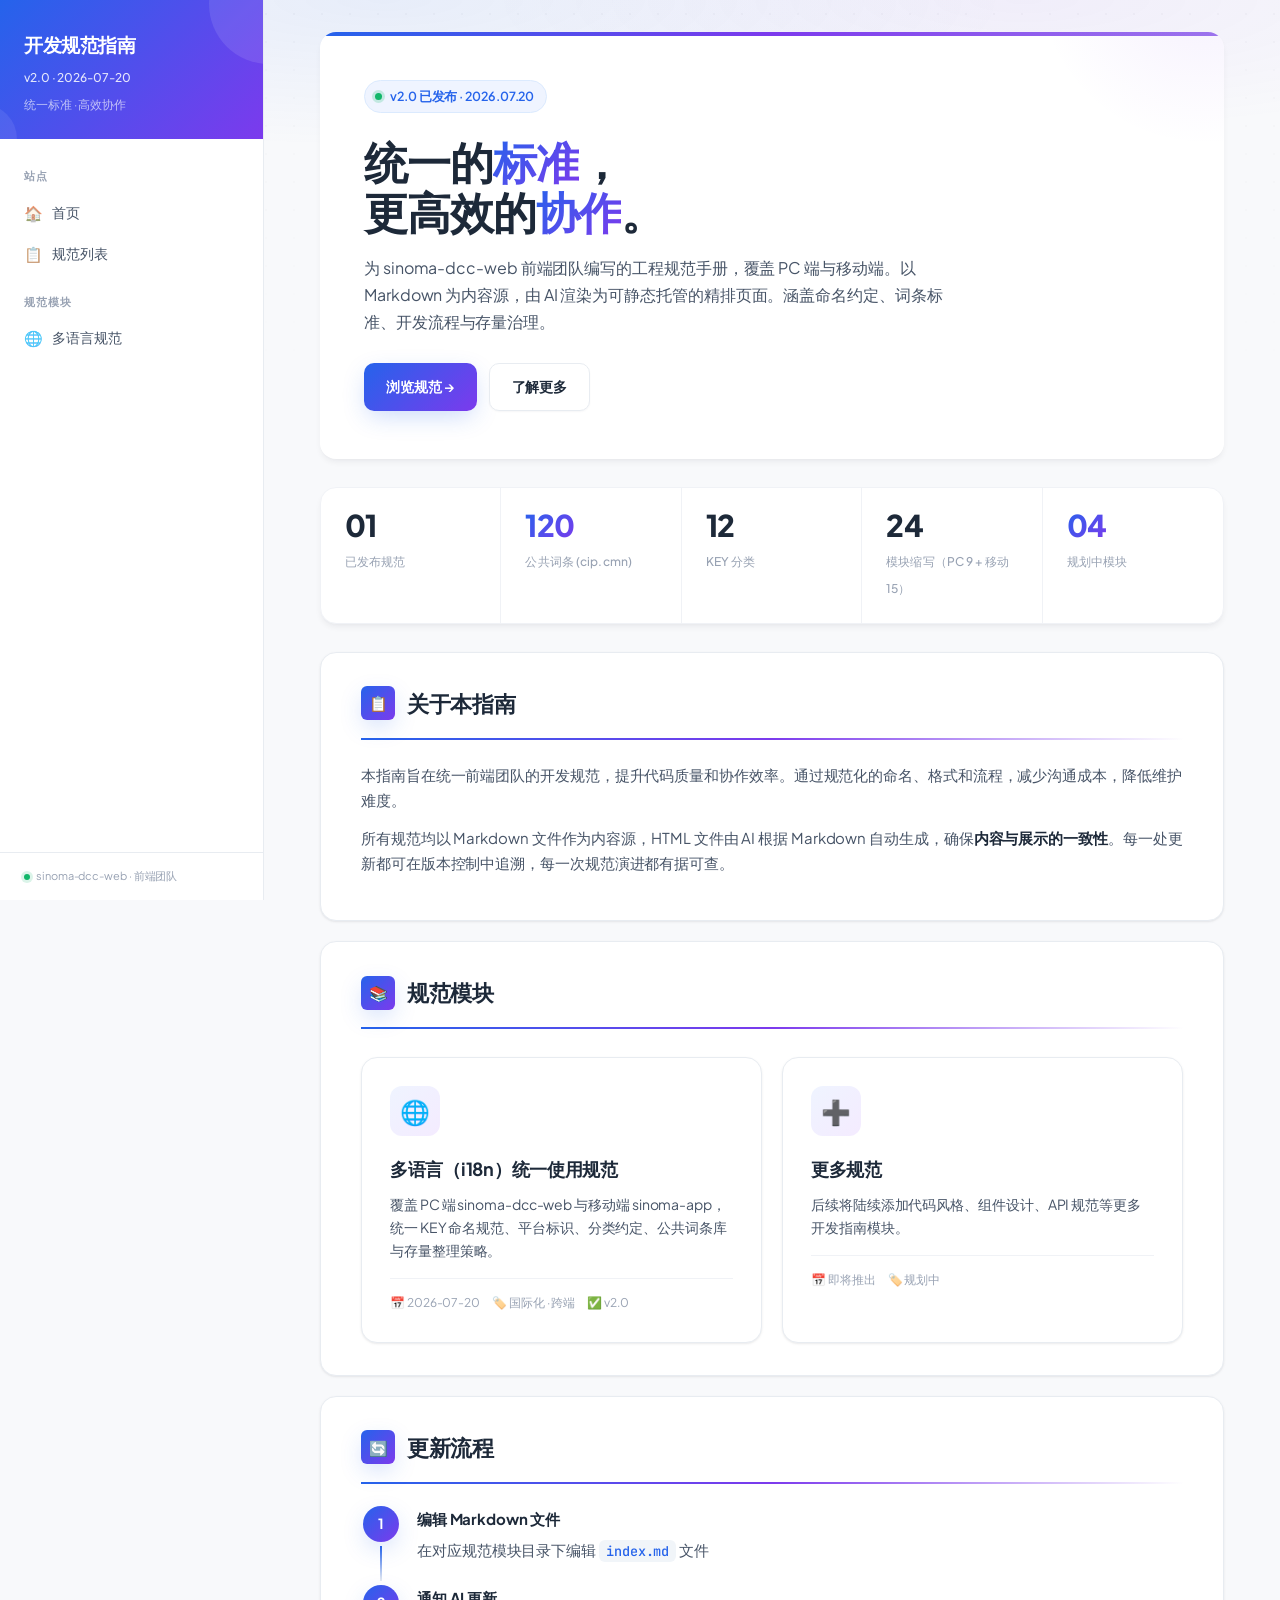
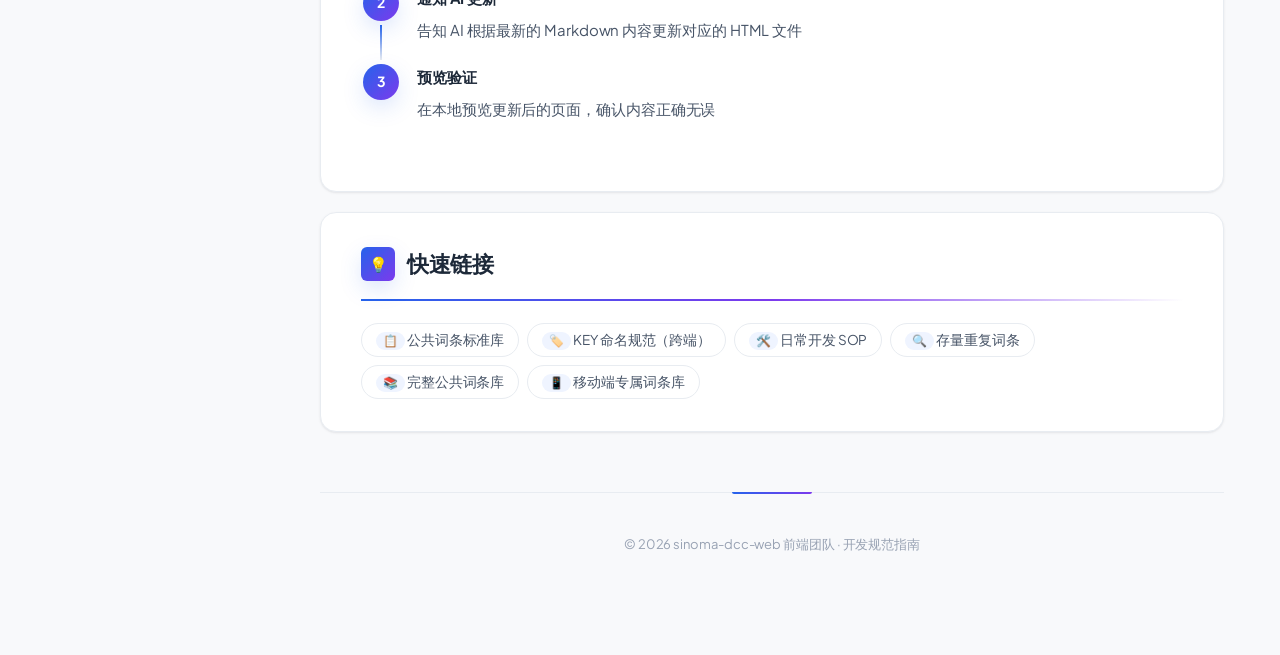
==== commit 78c091cb: "feat: i18n 规范升级到 v2.0，覆盖 PC 端与移动端 - 新增跨端 KEY 命名规范、平台标识对照、移动端模块命名  - 新增移动端专属词条库、uni-app 代码规范、存量迁移优先级 " ====
--- a/index.html
+++ b/index.html
@@ -16,7 +16,7 @@
   <aside class="sidebar">
     <div class="sidebar-header">
       <h1>开发规范指南</h1>
-      <div class="version">v1.1 &middot; 2026-07-08</div>
+      <div class="version">v2.0 &middot; 2026-07-20</div>
       <div class="tagline">统一标准 · 高效协作</div>
     </div>
     <nav class="sidebar-nav">
@@ -37,10 +37,10 @@
       <section class="hero">
         <div class="hero-eyebrow">
           <span class="dot"></span>
-          v1.1 已发布 · 2026.07.08
+          v2.0 已发布 · 2026.07.20
         </div>
         <h1>统一的<span class="grad">标准</span>，<br>更高效的<span class="grad">协作</span>。</h1>
-        <p>为 sinoma-dcc-web 前端团队编写的工程规范手册。以 Markdown 为内容源，由 AI 渲染为可静态托管的精排页面。覆盖命名约定、词条标准、开发流程与存量治理。</p>
+        <p>为 sinoma-dcc-web 前端团队编写的工程规范手册，覆盖 PC 端与移动端。以 Markdown 为内容源，由 AI 渲染为可静态托管的精排页面。涵盖命名约定、词条标准、开发流程与存量治理。</p>
         <div class="hero-actions">
           <a href="specs/i18n/index.html" class="btn btn-primary">浏览规范 →</a>
           <a href="#about" class="btn btn-ghost">了解更多</a>
@@ -53,16 +53,16 @@
           <span class="stat-label">已发布规范</span>
         </div>
         <div class="stat-cell">
-          <span class="stat-num"><span class="grad">56</span></span>
+          <span class="stat-num"><span class="grad">120</span></span>
           <span class="stat-label">公共词条 (cip.cmn)</span>
         </div>
         <div class="stat-cell">
-          <span class="stat-num">10</span>
+          <span class="stat-num">12</span>
           <span class="stat-label">KEY 分类</span>
         </div>
         <div class="stat-cell">
-          <span class="stat-num">09</span>
-          <span class="stat-label">模块缩写</span>
+          <span class="stat-num">24</span>
+          <span class="stat-label">模块缩写（PC 9 + 移动 15）</span>
         </div>
         <div class="stat-cell">
           <span class="stat-num"><span class="grad">04</span></span>
@@ -81,11 +81,12 @@
         <div class="card-grid">
           <a href="specs/i18n/index.html" class="card-item">
             <div class="card-icon">🌐</div>
-            <div class="card-title">多语言（i18n）使用规范</div>
-            <div class="card-desc">统一多语言词条的命名规范、分类约定和使用流程，防止重复词条，提升国际化开发效率。</div>
+            <div class="card-title">多语言（i18n）统一使用规范</div>
+            <div class="card-desc">覆盖 PC 端 sinoma-dcc-web 与移动端 sinoma-app，统一 KEY 命名规范、平台标识、分类约定、公共词条库与存量整理策略。</div>
             <div class="card-meta">
-              <span>📅 2026-06-16</span>
-              <span>🏷️ 国际化</span>
+              <span>📅 2026-07-20</span>
+              <span>🏷️ 国际化 · 跨端</span>
+              <span>✅ v2.0</span>
             </div>
           </a>
           <a href="specs/index.html" class="card-item">
@@ -130,10 +131,12 @@
       <div class="section reveal">
         <h2><span class="num">💡</span>快速链接</h2>
         <div class="cat-list">
-          <a href="specs/i18n/index.html#s5" style="text-decoration:none;"><span><code>📋</code> 公共词条标准库</span></a>
-          <a href="specs/i18n/index.html#s3" style="text-decoration:none;"><span><code>🏷️</code> KEY 命名规范</span></a>
-          <a href="specs/i18n/index.html#s6" style="text-decoration:none;"><span><code>🛠️</code> 日常开发 SOP</span></a>
-          <a href="specs/i18n/index.html#s8" style="text-decoration:none;"><span><code>🔍</code> 存量重复词条</span></a>
+          <a href="specs/i18n/index.html#s6" style="text-decoration:none;"><span><code>📋</code> 公共词条标准库</span></a>
+          <a href="specs/i18n/index.html#s3" style="text-decoration:none;"><span><code>🏷️</code> KEY 命名规范（跨端）</span></a>
+          <a href="specs/i18n/index.html#s9" style="text-decoration:none;"><span><code>🛠️</code> 日常开发 SOP</span></a>
+          <a href="specs/i18n/index.html#s11" style="text-decoration:none;"><span><code>🔍</code> 存量重复词条</span></a>
+          <a href="specs/i18n/index.html#s-appB" style="text-decoration:none;"><span><code>📚</code> 完整公共词条库</span></a>
+          <a href="specs/i18n/index.html#s8" style="text-decoration:none;"><span><code>📱</code> 移动端专属词条库</span></a>
         </div>
       </div>
 
--- a/assets/css/style.css
+++ b/assets/css/style.css
@@ -286,13 +286,10 @@
   flex: 1;
   margin-left: var(--sidebar-w);
   min-width: 0;
-  display: flex;
-  justify-content: center;
 }
 .content {
   padding: 32px 56px 60px;
   width: 100%;
-  max-width: 1180px;
 }
 
 /* ==========================================================================
@@ -782,6 +779,7 @@
   background: var(--bg-soft);
   cursor: default;
   display: flex;
+  align-items: center;
   gap: 8px;
 }
 .faq-q .q-mark {
